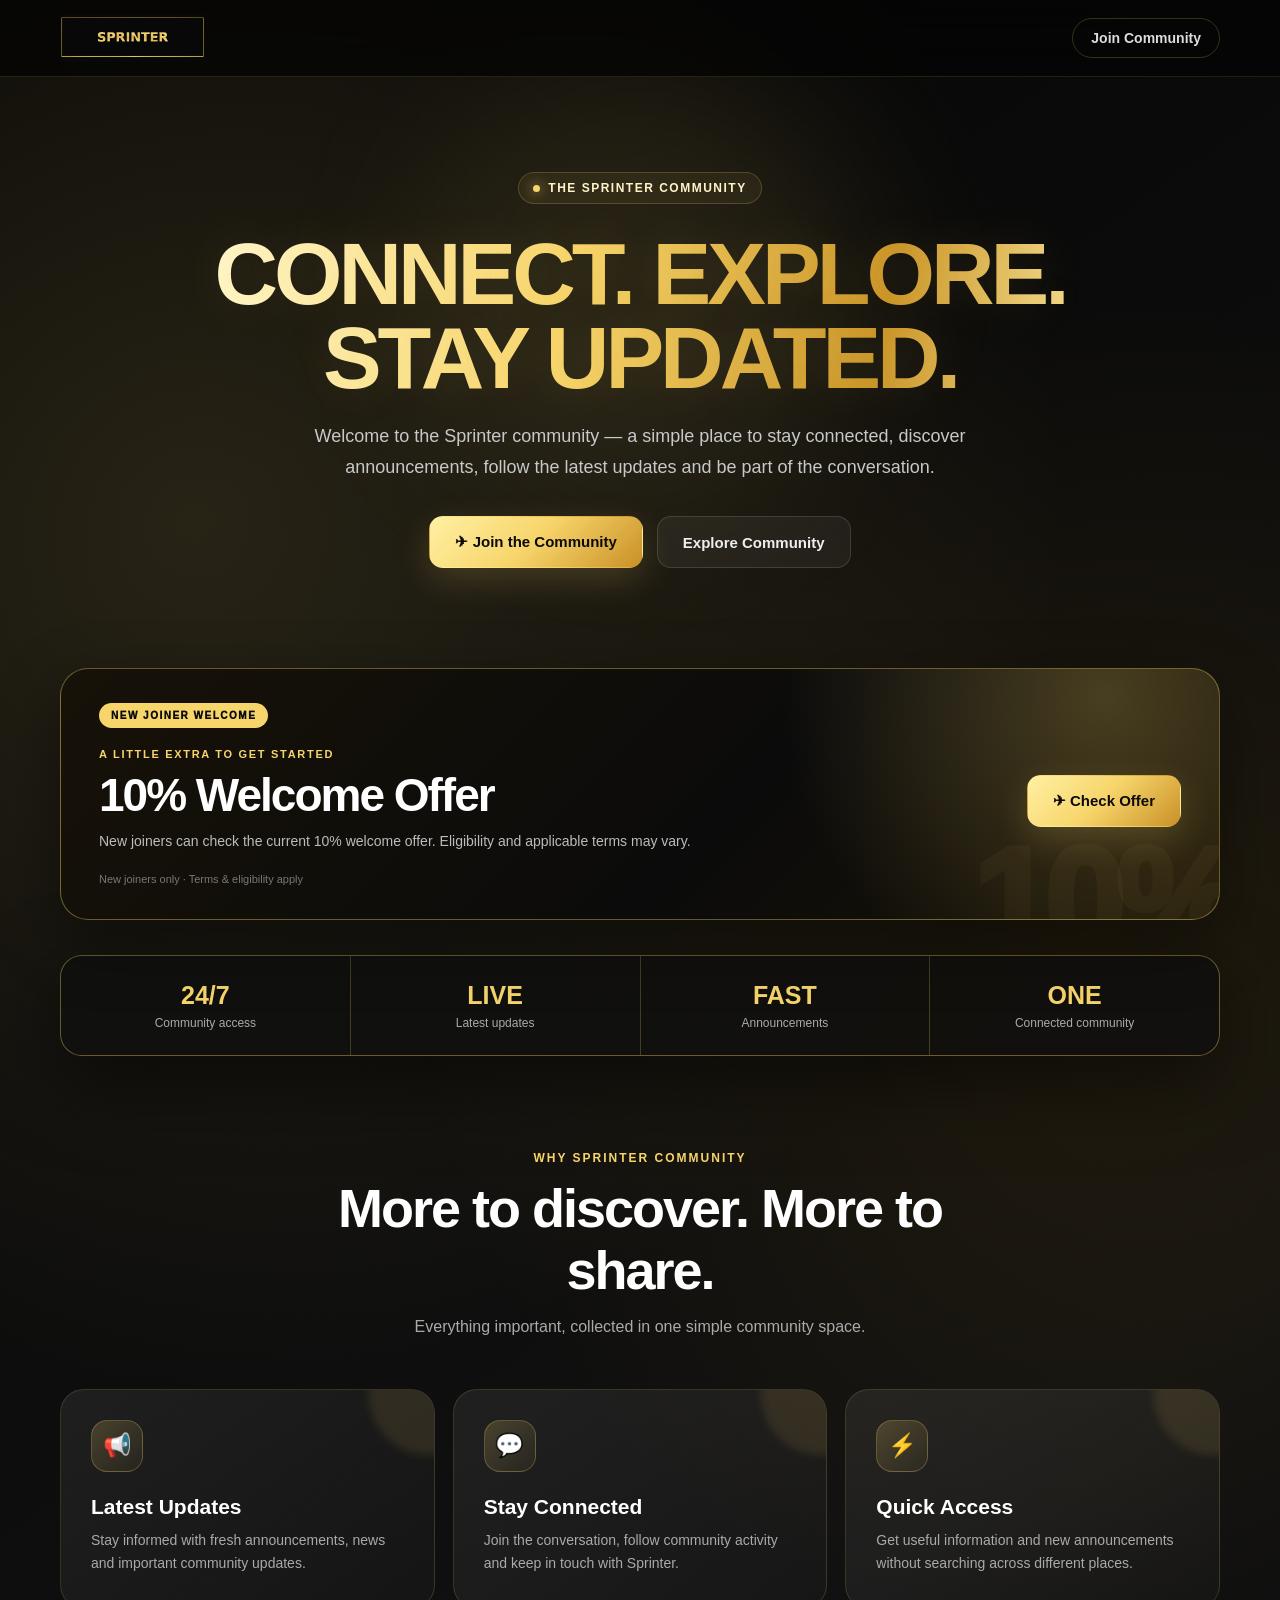
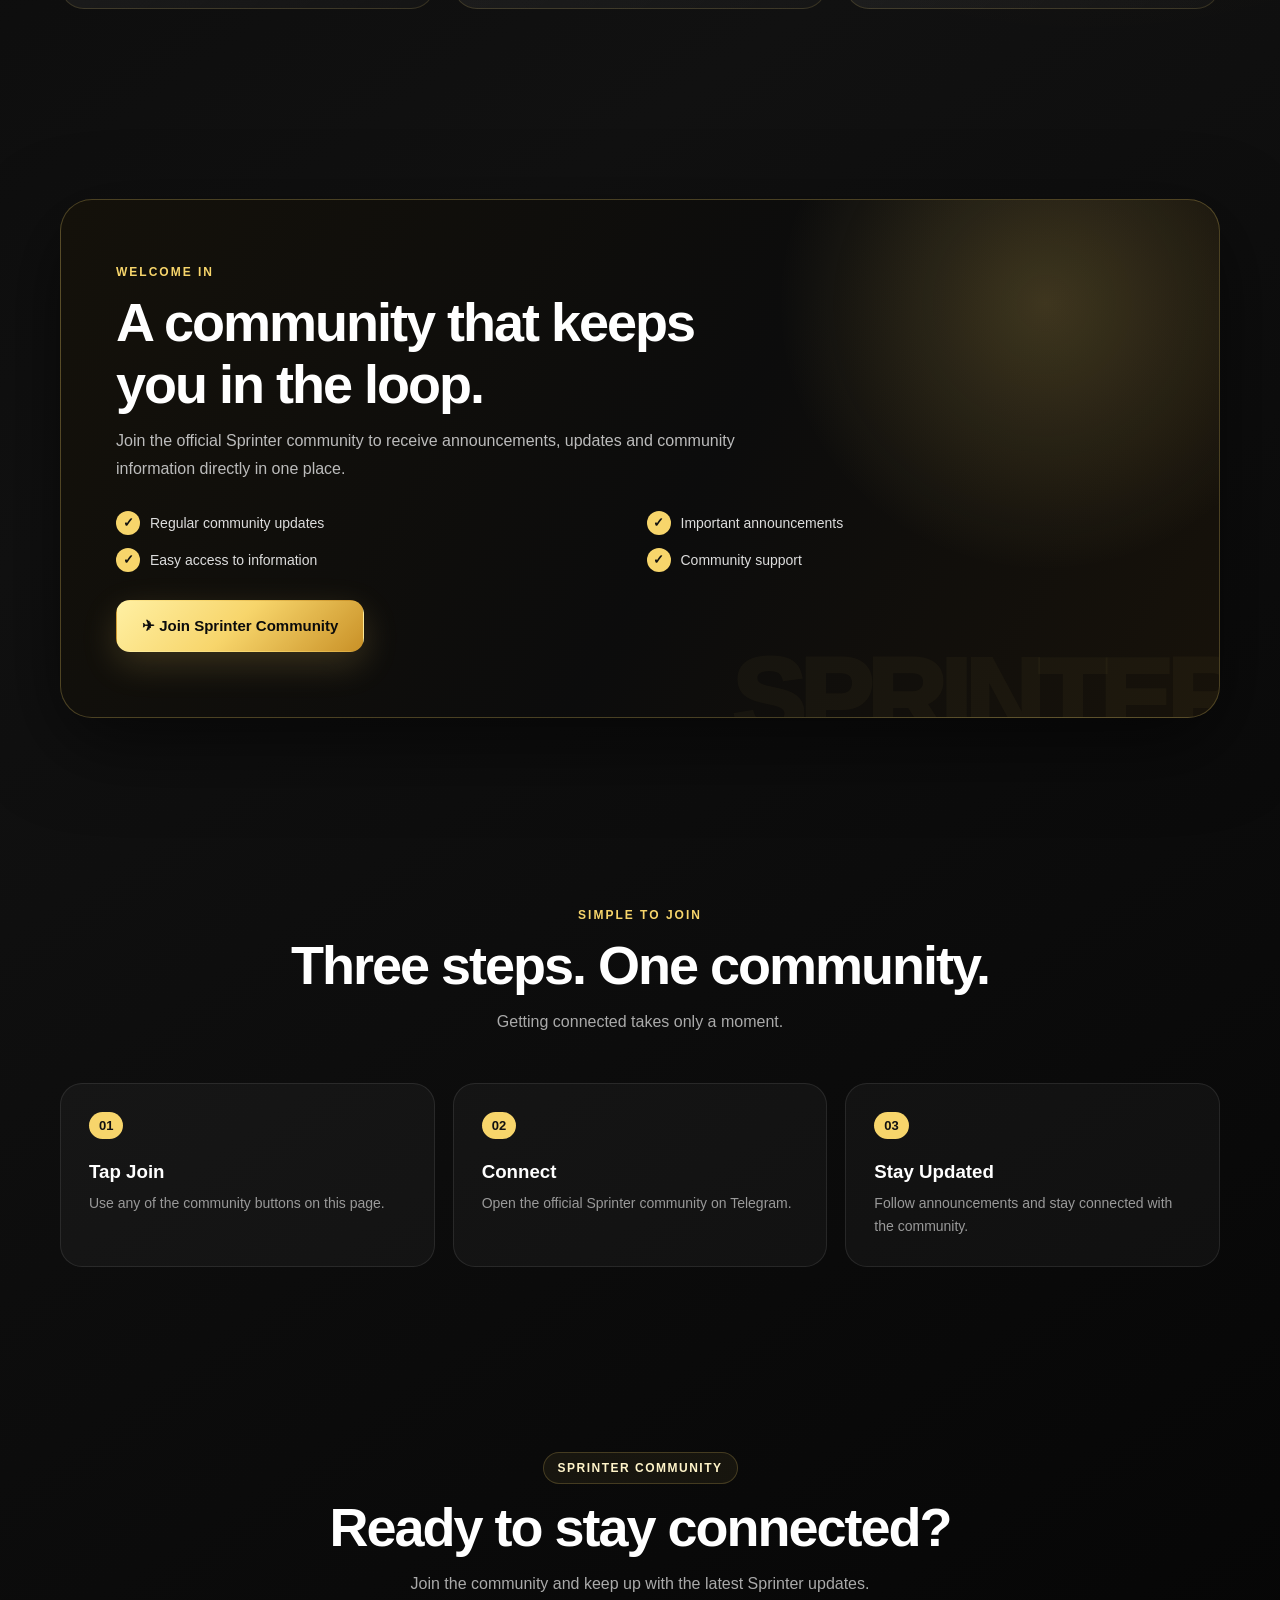
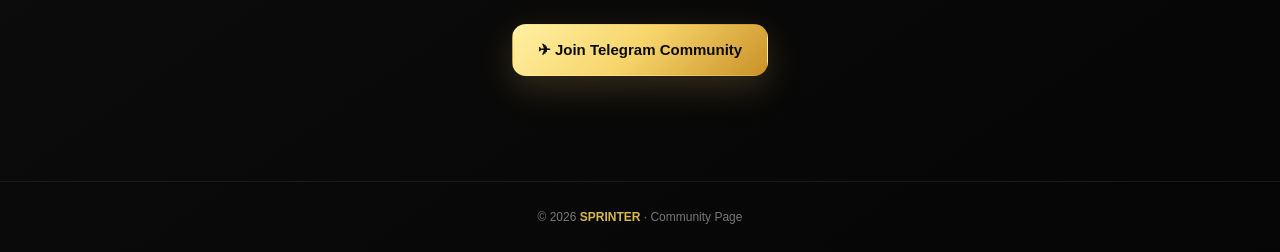
==== index.html @ 22c73e53 "Update index.html" ====
<!DOCTYPE html>
<html lang="en">
<head>
<meta charset="UTF-8">
<meta name="viewport" content="width=device-width, initial-scale=1.0">

<title>Sprinter Community</title>

<meta name="description" content="Join the Sprinter community for updates, announcements, conversations and community support.">

<meta name="theme-color" content="#080808">

<!-- ================= META PIXEL ================= -->
<script>
!function(f,b,e,v,n,t,s)
{if(f.fbq)return;n=f.fbq=function(){n.callMethod?
n.callMethod.apply(n,arguments):n.queue.push(arguments)};
if(!f._fbq)f._fbq=n;

n.push=n;
n.loaded=!0;
n.version='2.0';
n.queue=[];

t=b.createElement(e);
t.async=!0;
t.src=v;

s=b.getElementsByTagName(e)[0];
s.parentNode.insertBefore(t,s)

}(window, document,'script',
'https://connect.facebook.net/en_US/fbevents.js');

fbq('init', '2233774397380123');
fbq('init', '1691412755282810');
fbq('track', 'PageView');
</script>
<!-- =============================================== -->


<style>

/* ================= ROOT ================= */

:root{
    --bg:#070707;
    --bg2:#0e0e0e;

    --gold:#f7d56b;
    --gold2:#dcae35;
    --cream:#fff4c9;

    --muted:#b7b7b7;
    --white:#ffffff;

    --line:rgba(247,213,107,.20);

    --card:rgba(255,255,255,.055);

    --shadow:0 25px 80px rgba(0,0,0,.55);
}


/* ================= RESET ================= */

*{
    box-sizing:border-box;
    margin:0;
    padding:0;
}

html{
    scroll-behavior:smooth;
}

body{
    font-family:
        Inter,
        Arial,
        Helvetica,
        sans-serif;

    color:var(--white);

    background:
        radial-gradient(
            circle at 15% 15%,
            rgba(247,213,107,.13),
            transparent 28%
        ),

        radial-gradient(
            circle at 85% 28%,
            rgba(255,174,0,.08),
            transparent 25%
        ),

        linear-gradient(
            145deg,
            #050505,
            #111 50%,
            #050505
        );

    min-height:100vh;

    overflow-x:hidden;
}


/* Background grid */

body:before{
    content:"";

    position:fixed;

    inset:0;

    pointer-events:none;

    opacity:.25;

    background-image:

        linear-gradient(
            rgba(255,255,255,.025) 1px,
            transparent 1px
        ),

        linear-gradient(
            90deg,
            rgba(255,255,255,.025) 1px,
            transparent 1px
        );

    background-size:42px 42px;

    mask-image:
        linear-gradient(
            to bottom,
            #000,
            transparent 75%
        );
}


/* ================= CONTAINER ================= */

.wrap{
    width:min(1160px,92%);

    margin:auto;
}


/* ================= NAVIGATION ================= */

nav{

    position:sticky;

    top:0;

    z-index:50;

    background:
        rgba(5,5,5,.78);

    backdrop-filter:
        blur(18px);

    border-bottom:
        1px solid
        rgba(247,213,107,.13);
}


.nav-inner{

    height:76px;

    display:flex;

    align-items:center;

    justify-content:space-between;

    gap:20px;
}


/* LOGO */

.brand img{

    width:145px;

    height:auto;

    display:block;
}


/* Navigation button */

.nav-link{

    color:#ddd;

    text-decoration:none;

    font-size:14px;

    font-weight:700;

    padding:
        11px
        18px;

    border:
        1px solid
        var(--line);

    border-radius:999px;

    transition:.25s;
}


.nav-link:hover{

    color:#080808;

    background:var(--gold);

    transform:
        translateY(-2px);
}


/* ================= HERO ================= */

.hero{

    position:relative;

    padding:
        95px
        0
        80px;

    text-align:center;
}


.hero:after{

    content:"";

    position:absolute;

    left:50%;

    top:0;

    width:420px;

    height:420px;

    transform:
        translateX(-50%);

    background:
        rgba(247,213,107,.08);

    filter:blur(80px);

    border-radius:50%;

    z-index:-1;
}


/* Eyebrow */

.eyebrow{

    display:inline-flex;

    align-items:center;

    gap:8px;

    padding:
        8px
        14px;

    border:
        1px solid
        var(--line);

    border-radius:999px;

    color:var(--cream);

    background:
        rgba(247,213,107,.06);

    font-size:12px;

    font-weight:800;

    letter-spacing:1.5px;

    text-transform:uppercase;
}


.dot{

    width:7px;

    height:7px;

    border-radius:50%;

    background:var(--gold);

    box-shadow:
        0 0 14px
        var(--gold);
}


/* Main heading */

h1{

    font-size:
        clamp(
            44px,
            8vw,
            88px
        );

    line-height:.95;

    letter-spacing:-4px;

    margin:
        28px
        auto
        22px;

    max-width:950px;

    background:
        linear-gradient(
            100deg,
            #fff6c9 5%,
            #f7d56b 42%,
            #c99428 75%,
            #fff0a9
        );

    -webkit-background-clip:text;

    background-clip:text;

    color:transparent;

    text-shadow:
        0 0 50px
        rgba(247,213,107,.12);
}


.hero p{

    max-width:690px;

    margin:auto;

    color:#c8c8c8;

    font-size:18px;

    line-height:1.7;
}


/* Hero buttons */

.actions{

    display:flex;

    justify-content:center;

    gap:14px;

    flex-wrap:wrap;

    margin-top:34px;
}


/* ================= BUTTONS ================= */

.btn{

    display:inline-flex;

    align-items:center;

    justify-content:center;

    gap:10px;

    min-height:52px;

    padding:
        0
        25px;

    border-radius:14px;

    text-decoration:none;

    font-weight:900;

    font-size:15px;

    transition:.25s;

    border:
        1px solid
        transparent;
}


/* Gold button */

.btn-primary{

    color:#0b0b0b;

    background:
        linear-gradient(
            135deg,
            #fff0a3,
            #f7d56b 48%,
            #c99127
        );

    box-shadow:
        0 12px 35px
        rgba(247,213,107,.18);
}


.btn-primary:hover{

    transform:
        translateY(-3px);

    box-shadow:
        0 16px 45px
        rgba(247,213,107,.28);
}


/* Secondary */

.btn-secondary{

    color:#eee;

    background:
        rgba(255,255,255,.05);

    border-color:
        rgba(255,255,255,.13);
}


.btn-secondary:hover{

    border-color:
        var(--gold);

    color:var(--gold);

    transform:
        translateY(-3px);
}


/* ================= OFFER ================= */

.offer-section{

    padding:
        20px
        0
        35px;
}


.offer-card{

    position:relative;

    overflow:hidden;

    padding:
        34px
        38px;

    border-radius:28px;

    background:

        radial-gradient(
            circle at 90% 10%,
            rgba(247,213,107,.24),
            transparent 30%
        ),

        linear-gradient(
            135deg,
            #171208,
            #0b0b0b 58%,
            #191306
        );

    border:
        1px solid
        rgba(247,213,107,.38);

    box-shadow:
        0 22px 65px
        rgba(0,0,0,.42);
}


/* Large background 10% */

.offer-card:before{

    content:"10%";

    position:absolute;

    right:-15px;

    bottom:-55px;

    font-size:145px;

    line-height:1;

    font-weight:1000;

    letter-spacing:-9px;

    color:
        rgba(247,213,107,.045);

    pointer-events:none;
}


/* Badge */

.offer-badge{

    display:inline-block;

    padding:
        7px
        12px;

    border-radius:999px;

    color:#0b0b0b;

    background:var(--gold);

    font-size:10px;

    font-weight:950;

    letter-spacing:1.5px;

    margin-bottom:20px;
}


.offer-content{

    display:flex;

    align-items:center;

    justify-content:space-between;

    gap:30px;

    position:relative;

    z-index:1;
}


.offer-kicker{

    color:var(--gold);

    font-size:11px;

    font-weight:900;

    letter-spacing:1.7px;
}


.offer-card h2{

    margin:
        8px
        0
        8px;

    font-size:
        clamp(
            30px,
            4vw,
            46px
        );
}


.offer-card p{

    color:#bcbcbc;

    line-height:1.65;

    max-width:610px;

    font-size:14px;
}


.offer-note{

    position:relative;

    z-index:1;

    color:#777;

    font-size:11px;

    margin-top:20px;
}


/* ================= STATS ================= */

.strip{

    display:grid;

    grid-template-columns:
        repeat(
            4,
            1fr
        );

    gap:1px;

    background:var(--line);

    border:
        1px solid
        var(--line);

    border-radius:22px;

    overflow:hidden;

    box-shadow:var(--shadow);
}


.stat{

    background:
        rgba(12,12,12,.92);

    padding:
        25px
        18px;

    text-align:center;
}


.stat strong{

    display:block;

    color:var(--gold);

    font-size:25px;
}


.stat span{

    display:block;

    color:#aaa;

    font-size:12px;

    margin-top:6px;
}


/* ================= SECTIONS ================= */

section{

    padding:
        95px
        0;
}


.section-head{

    text-align:center;

    max-width:720px;

    margin:
        0
        auto
        48px;
}


.section-head .mini{

    color:var(--gold);

    font-size:12px;

    font-weight:900;

    letter-spacing:2px;

    text-transform:uppercase;
}


h2{

    font-size:
        clamp(
            32px,
            5vw,
            54px
        );

    letter-spacing:-2px;

    margin:
        12px
        0;
}


.section-head p{

    color:#aaa;

    line-height:1.7;
}


/* ================= CARDS ================= */

.cards{

    display:grid;

    grid-template-columns:
        repeat(
            3,
            1fr
        );

    gap:18px;
}


.card{

    position:relative;

    overflow:hidden;

    padding:30px;

    border-radius:24px;

    background:

        linear-gradient(
            145deg,
            rgba(255,255,255,.075),
            rgba(255,255,255,.025)
        );

    border:
        1px solid
        rgba(247,213,107,.15);

    transition:.3s;

    min-height:220px;
}


.card:before{

    content:"";

    position:absolute;

    width:120px;

    height:120px;

    right:-55px;

    top:-55px;

    border-radius:50%;

    background:
        rgba(247,213,107,.10);

    filter:blur(5px);
}


.card:hover{

    transform:
        translateY(-7px);

    border-color:
        rgba(247,213,107,.48);

    box-shadow:
        0 18px 55px
        rgba(0,0,0,.35);
}


.icon{

    width:52px;

    height:52px;

    display:grid;

    place-items:center;

    border-radius:16px;

    background:

        linear-gradient(
            135deg,
            rgba(247,213,107,.2),
            rgba(247,213,107,.04)
        );

    border:
        1px solid
        rgba(247,213,107,.25);

    font-size:23px;

    margin-bottom:23px;
}


.card h3{

    font-size:21px;

    margin-bottom:10px;
}


.card p{

    color:#aaa;

    line-height:1.65;

    font-size:14px;
}


/* ================= COMMUNITY ================= */

.community{

    position:relative;

    padding:
        65px
        55px;

    border-radius:32px;

    overflow:hidden;

    background:

        radial-gradient(
            circle at 85% 20%,
            rgba(247,213,107,.20),
            transparent 25%
        ),

        linear-gradient(
            120deg,
            #14110a,
            #0c0c0c 55%,
            #17120a
        );

    border:
        1px solid
        rgba(247,213,107,.25);

    box-shadow:var(--shadow);
}


.community:after{

    content:"SPRINTER";

    position:absolute;

    right:-20px;

    bottom:-45px;

    font-size:110px;

    font-weight:1000;

    letter-spacing:-6px;

    color:
        rgba(247,213,107,.035);

    pointer-events:none;
}


.community h2{

    max-width:680px;
}


.community p{

    max-width:650px;

    color:#bcbcbc;

    line-height:1.75;
}


/* Points */

.points{

    display:grid;

    grid-template-columns:
        repeat(
            2,
            1fr
        );

    gap:13px;

    margin:
        28px
        0;
}


.point{

    display:flex;

    gap:10px;

    align-items:center;

    color:#ddd;

    font-size:14px;
}


.check{

    width:24px;

    height:24px;

    border-radius:50%;

    display:grid;

    place-items:center;

    color:#111;

    background:var(--gold);

    font-size:13px;

    font-weight:900;

    flex:none;
}


/* ================= STEPS ================= */

.steps{

    display:grid;

    grid-template-columns:
        repeat(
            3,
            1fr
        );

    gap:18px;
}


.step{

    padding:28px;

    border-radius:22px;

    border:
        1px solid
        rgba(255,255,255,.09);

    background:
        rgba(255,255,255,.035);
}


.num{

    font-size:13px;

    color:#111;

    background:var(--gold);

    font-weight:900;

    border-radius:999px;

    padding:
        6px
        10px;

    display:inline-block;
}


.step h3{

    margin:
        22px
        0
        9px;
}


.step p{

    color:#999;

    line-height:1.65;

    font-size:14px;
}


/* ================= FINAL CTA ================= */

.final{

    text-align:center;

    padding:
        90px
        0
        105px;
}


.final p{

    color:#aaa;

    margin:
        0
        auto
        27px;

    max-width:600px;

    line-height:1.7;
}


/* ================= FOOTER ================= */

footer{

    border-top:
        1px solid
        rgba(255,255,255,.08);

    padding:
        28px
        0;

    color:#777;

    font-size:12px;

    text-align:center;
}


footer b{

    color:#d8b84f;
}


/* ================= TABLET ================= */

@media(max-width:800px){

    .strip,
    .cards,
    .steps{

        grid-template-columns:
            1fr 1fr;
    }


    .community{

        padding:
            42px
            28px;
    }


    .offer-content{

        flex-direction:column;

        align-items:flex-start;
    }


    .community:after{

        font-size:65px;
    }
}


/* ================= MOBILE ================= */

@media(max-width:560px){

    .nav-inner{

        height:66px;
    }


    .brand img{

        width:120px;
    }


    .nav-link{

        font-size:12px;

        padding:
            9px
            13px;
    }


    .hero{

        padding:
            70px
            0
            55px;
    }


    h1{

        letter-spacing:-2.5px;
    }


    .hero p{

        font-size:15px;
    }


    .strip,
    .cards,
    .steps,
    .points{

        grid-template-columns:1fr;
    }


    section{

        padding:
            70px
            0;
    }


    .community{

        padding:
            34px
            22px;
    }


    .offer-card{

        padding:
            28px
            22px;
    }


    .btn{

        width:100%;
    }


    .actions{

        flex-direction:column;
    }

}

</style>

</head>


<body>


<!-- =====================================================
     NAVIGATION
===================================================== -->

<nav>

<div class="wrap nav-inner">


<a
class="brand"
href="#">

<img
src="sprinters-logo.png"
alt="Sprinter">

</a>


<a
class="nav-link"
href="https://t.me/sprinteruserid"
target="_blank"
rel="noopener"
onclick="fbq('track','Lead')">

Join Community

</a>


</div>

</nav>



<!-- =====================================================
     MAIN
===================================================== -->

<main>



<!-- =====================================================
     HERO
===================================================== -->

<section class="hero">

<div class="wrap">


<div class="eyebrow">

<span class="dot"></span>

The Sprinter Community

</div>


<h1>

CONNECT. EXPLORE.<br>

STAY UPDATED.

</h1>


<p>

Welcome to the Sprinter community — a simple place
to stay connected, discover announcements,
follow the latest updates and be part of the conversation.

</p>


<div class="actions">


<a
class="btn btn-primary"
href="https://t.me/sprinteruserid"
target="_blank"
rel="noopener"
onclick="fbq('track','Lead')">

✈ Join the Community

</a>


<a
class="btn btn-secondary"
href="#why">

Explore Community

</a>


</div>

</div>

</section>



<!-- =====================================================
     10% WELCOME OFFER
===================================================== -->

<section class="offer-section">

<div class="wrap">


<div class="offer-card">


<div class="offer-badge">

NEW JOINER WELCOME

</div>


<div class="offer-content">


<div>


<div class="offer-kicker">

A LITTLE EXTRA TO GET STARTED

</div>


<h2>

10% Welcome Offer

</h2>


<p>

New joiners can check the current
10% welcome offer.
Eligibility and applicable terms may vary.

</p>


</div>


<a
class="btn btn-primary"
href="https://t.me/sprinteruserid"
target="_blank"
rel="noopener"
onclick="fbq('track','Lead')">

✈ Check Offer

</a>


</div>


<div class="offer-note">

New joiners only · Terms &amp; eligibility apply

</div>


</div>

</div>

</section>



<!-- =====================================================
     STATS
===================================================== -->

<div class="wrap">

<div class="strip">


<div class="stat">

<strong>24/7</strong>

<span>
Community access
</span>

</div>


<div class="stat">

<strong>LIVE</strong>

<span>
Latest updates
</span>

</div>


<div class="stat">

<strong>FAST</strong>

<span>
Announcements
</span>

</div>


<div class="stat">

<strong>ONE</strong>

<span>
Connected community
</span>

</div>


</div>

</div>



<!-- =====================================================
     WHY COMMUNITY
===================================================== -->

<section id="why">

<div class="wrap">


<div class="section-head">


<div class="mini">

Why Sprinter Community

</div>


<h2>

More to discover.
More to share.

</h2>


<p>

Everything important, collected
in one simple community space.

</p>


</div>



<div class="cards">


<!-- CARD 1 -->

<article class="card">


<div class="icon">

📢

</div>


<h3>

Latest Updates

</h3>


<p>

Stay informed with fresh announcements,
news and important community updates.

</p>


</article>



<!-- CARD 2 -->

<article class="card">


<div class="icon">

💬

</div>


<h3>

Stay Connected

</h3>


<p>

Join the conversation, follow community
activity and keep in touch with Sprinter.

</p>


</article>



<!-- CARD 3 -->

<article class="card">


<div class="icon">

⚡

</div>


<h3>

Quick Access

</h3>


<p>

Get useful information and new announcements
without searching across different places.

</p>


</article>


</div>

</div>

</section>



<!-- =====================================================
     COMMUNITY CTA
===================================================== -->

<section>

<div class="wrap">


<div class="community">


<div
style="
color:#f7d56b;
font-size:12px;
font-weight:900;
letter-spacing:2px;
">

WELCOME IN

</div>


<h2>

A community that keeps
you in the loop.

</h2>


<p>

Join the official Sprinter community
to receive announcements, updates
and community information directly
in one place.

</p>



<div class="points">


<div class="point">

<span class="check">
✓
</span>

Regular community updates

</div>


<div class="point">

<span class="check">
✓
</span>

Important announcements

</div>


<div class="point">

<span class="check">
✓
</span>

Easy access to information

</div>


<div class="point">

<span class="check">
✓
</span>

Community support

</div>


</div>


<a
class="btn btn-primary"
href="https://t.me/sprinteruserid"
target="_blank"
rel="noopener"
onclick="fbq('track','Lead')">

✈ Join Sprinter Community

</a>


</div>

</div>

</section>



<!-- =====================================================
     HOW TO JOIN
===================================================== -->

<section>

<div class="wrap">


<div class="section-head">


<div class="mini">

Simple to join

</div>


<h2>

Three steps.
One community.

</h2>


<p>

Getting connected takes only a moment.

</p>


</div>



<div class="steps">


<!-- STEP 1 -->

<article class="step">


<span class="num">

01

</span>


<h3>

Tap Join

</h3>


<p>

Use any of the community buttons
on this page.

</p>


</article>



<!-- STEP 2 -->

<article class="step">


<span class="num">

02

</span>


<h3>

Connect

</h3>


<p>

Open the official Sprinter community
on Telegram.

</p>


</article>



<!-- STEP 3 -->

<article class="step">


<span class="num">

03

</span>


<h3>

Stay Updated

</h3>


<p>

Follow announcements and stay connected
with the community.

</p>


</article>


</div>

</div>

</section>



<!-- =====================================================
     FINAL CTA
===================================================== -->

<section class="final">

<div class="wrap">


<div class="eyebrow">

SPRINTER COMMUNITY

</div>


<h2>

Ready to stay connected?

</h2>


<p>

Join the community and keep up
with the latest Sprinter updates.

</p>


<a
class="btn btn-primary"
href="https://t.me/sprinteruserid"
target="_blank"
rel="noopener"
onclick="fbq('track','Lead')">

✈ Join Telegram Community

</a>


</div>

</section>



</main>



<!-- =====================================================
     FOOTER
===================================================== -->

<footer>

<div class="wrap">

© 2026 <b>SPRINTER</b> · Community Page

</div>

</footer>


</body>
</html>
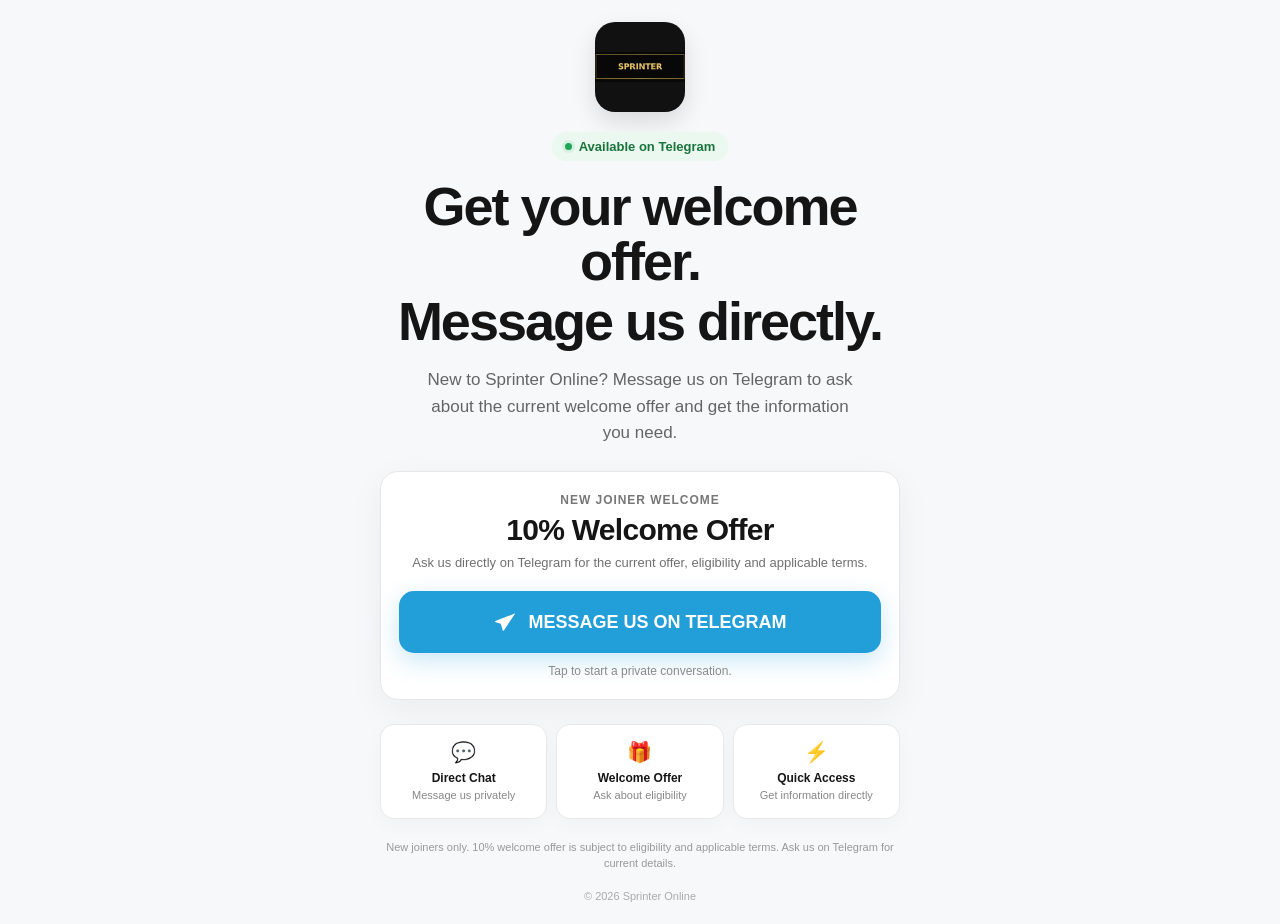
==== commit 389b04b5: "Update index.html" ====
--- a/index.html
+++ b/index.html
@@ -1,2040 +1,770 @@
 <!DOCTYPE html>
 <html lang="en">
 <head>
-<meta charset="UTF-8">
-<meta name="viewport" content="width=device-width, initial-scale=1.0">
-
-<title>Sprinter Community</title>
-
-<meta name="description" content="Join the Sprinter community for updates, announcements, conversations and community support.">
-
-<meta name="theme-color" content="#080808">
-
-<!-- ================= META PIXEL ================= -->
+
+    <meta charset="UTF-8">
+    <meta name="viewport" content="width=device-width, initial-scale=1.0">
+
+    <title>Sprinter Online | 10% Welcome Offer</title>
+
+    <meta name="description"
+          content="Message Sprinter Online directly on Telegram and ask about our current welcome offer.">
+
+
+    <!-- =====================================================
+         META PIXEL
+         Pixel ID: 1691412755282810
+         ===================================================== -->
+
+    <script>
+    !function(f,b,e,v,n,t,s)
+    {if(f.fbq)return;n=f.fbq=function(){n.callMethod?
+    n.callMethod.apply(n,arguments):n.queue.push(arguments)};
+    if(!f._fbq)f._fbq=n;n.push=n;n.loaded=!0;n.version='2.0';
+    n.queue=[];t=b.createElement(e);t.async=!0;
+    t.src=v;s=b.getElementsByTagName(e)[0];
+    s.parentNode.insertBefore(t,s)}(window, document,'script',
+    'https://connect.facebook.net/en_US/fbevents.js');
+
+    fbq('init', '1691412755282810');
+    fbq('track', 'PageView');
+    </script>
+
+    <noscript>
+        <img
+            height="1"
+            width="1"
+            style="display:none"
+            src="https://www.facebook.com/tr?id=1691412755282810&ev=PageView&noscript=1"
+        />
+    </noscript>
+
+    <!-- End Meta Pixel Code -->
+
+
+    <style>
+
+        * {
+            box-sizing: border-box;
+            margin: 0;
+            padding: 0;
+        }
+
+
+        html {
+            scroll-behavior: smooth;
+        }
+
+
+        body {
+            font-family:
+                -apple-system,
+                BlinkMacSystemFont,
+                "Segoe UI",
+                Roboto,
+                Arial,
+                sans-serif;
+
+            background: #f6f8fa;
+
+            color: #151515;
+
+            min-height: 100vh;
+
+            overflow-x: hidden;
+        }
+
+
+        /* =====================================================
+           PAGE
+           ===================================================== */
+
+        .page {
+            min-height: 100vh;
+
+            display: flex;
+
+            align-items: center;
+
+            justify-content: center;
+
+            padding: 22px;
+        }
+
+
+        .container {
+            width: 100%;
+
+            max-width: 520px;
+
+            text-align: center;
+        }
+
+
+        /* =====================================================
+           LOGO
+           ===================================================== */
+
+        .logo {
+            width: 90px;
+
+            height: 90px;
+
+            margin: 0 auto 20px;
+
+            border-radius: 20px;
+
+            background: #111;
+
+            display: flex;
+
+            align-items: center;
+
+            justify-content: center;
+
+            overflow: hidden;
+
+            box-shadow:
+                0 10px 25px rgba(0,0,0,.12);
+        }
+
+
+        .logo img {
+            width: 100%;
+
+            height: 100%;
+
+            object-fit: contain;
+
+            display: block;
+        }
+
+
+        /* =====================================================
+           STATUS
+           ===================================================== */
+
+        .status {
+            display: inline-flex;
+
+            align-items: center;
+
+            gap: 7px;
+
+            padding: 7px 13px;
+
+            border-radius: 999px;
+
+            background: #eaf8ef;
+
+            color: #19733c;
+
+            font-size: 13px;
+
+            font-weight: 700;
+
+            margin-bottom: 18px;
+        }
+
+
+        .status-dot {
+            width: 7px;
+
+            height: 7px;
+
+            border-radius: 50%;
+
+            background: #22a45a;
+
+            box-shadow:
+                0 0 0 3px rgba(34,164,90,.10);
+        }
+
+
+        /* =====================================================
+           HEADLINE
+           ===================================================== */
+
+        h1 {
+            font-size:
+                clamp(36px, 9vw, 54px);
+
+            line-height: 1.02;
+
+            letter-spacing: -2px;
+
+            font-weight: 850;
+        }
+
+
+        h1 span {
+            display: block;
+
+            margin-top: 5px;
+        }
+
+
+        /* =====================================================
+           DESCRIPTION
+           ===================================================== */
+
+        .description {
+            max-width: 440px;
+
+            margin: 18px auto 0;
+
+            color: #656565;
+
+            font-size: 17px;
+
+            line-height: 1.55;
+        }
+
+
+        /* =====================================================
+           OFFER
+           ===================================================== */
+
+        .offer {
+            margin-top: 25px;
+
+            background: #fff;
+
+            border: 1px solid #e7e7e7;
+
+            border-radius: 18px;
+
+            padding: 21px 18px;
+
+            box-shadow:
+                0 10px 35px rgba(0,0,0,.05);
+        }
+
+
+        .offer-label {
+            font-size: 12px;
+
+            font-weight: 800;
+
+            letter-spacing: .08em;
+
+            text-transform: uppercase;
+
+            color: #777;
+        }
+
+
+        .offer h2 {
+            margin-top: 6px;
+
+            font-size: 30px;
+
+            letter-spacing: -.7px;
+        }
+
+
+        .offer p {
+            margin-top: 7px;
+
+            color: #707070;
+
+            font-size: 13px;
+
+            line-height: 1.45;
+        }
+
+
+        /* =====================================================
+           CTA
+           ===================================================== */
+
+        .cta {
+            margin-top: 18px;
+        }
+
+
+        .telegram-button {
+            width: 100%;
+
+            min-height: 62px;
+
+            border-radius: 15px;
+
+            background: #229ed9;
+
+            color: #fff;
+
+            display: flex;
+
+            align-items: center;
+
+            justify-content: center;
+
+            gap: 10px;
+
+            text-decoration: none;
+
+            font-size: 18px;
+
+            font-weight: 800;
+
+            box-shadow:
+                0 8px 24px rgba(34,158,217,.24);
+
+            transition:
+                transform .15s ease,
+                box-shadow .15s ease;
+        }
+
+
+        .telegram-button:hover {
+            transform: translateY(-2px);
+
+            box-shadow:
+                0 12px 30px rgba(34,158,217,.30);
+        }
+
+
+        .telegram-button:active {
+            transform: translateY(0);
+        }
+
+
+        .telegram-icon {
+            width: 25px;
+
+            height: 25px;
+
+            fill: currentColor;
+
+            flex-shrink: 0;
+        }
+
+
+        .micro-copy {
+            margin-top: 11px;
+
+            color: #8a8a8a;
+
+            font-size: 12px;
+        }
+
+
+        /* =====================================================
+           BENEFITS
+           ===================================================== */
+
+        .benefits {
+            display: grid;
+
+            grid-template-columns:
+                repeat(3, 1fr);
+
+            gap: 9px;
+
+            margin-top: 24px;
+        }
+
+
+        .benefit {
+            background: #fff;
+
+            border: 1px solid #e9e9e9;
+
+            border-radius: 14px;
+
+            padding: 15px 8px;
+
+            box-shadow:
+                0 5px 20px rgba(0,0,0,.03);
+        }
+
+
+        .benefit-icon {
+            font-size: 20px;
+
+            margin-bottom: 7px;
+        }
+
+
+        .benefit-title {
+            font-size: 12px;
+
+            font-weight: 750;
+        }
+
+
+        .benefit-description {
+            font-size: 11px;
+
+            color: #888;
+
+            line-height: 1.35;
+
+            margin-top: 3px;
+        }
+
+
+        /* =====================================================
+           TERMS
+           ===================================================== */
+
+        .terms {
+            margin-top: 20px;
+
+            color: #999;
+
+            font-size: 11px;
+
+            line-height: 1.5;
+        }
+
+
+        /* =====================================================
+           FOOTER
+           ===================================================== */
+
+        .footer {
+            margin-top: 18px;
+
+            color: #aaa;
+
+            font-size: 11px;
+        }
+
+
+        /* =====================================================
+           MOBILE
+           ===================================================== */
+
+        @media (max-width: 390px) {
+
+            .page {
+                padding: 18px 14px;
+            }
+
+
+            .logo {
+                width: 80px;
+
+                height: 80px;
+
+                border-radius: 18px;
+            }
+
+
+            h1 {
+                font-size: 37px;
+            }
+
+
+            .description {
+                font-size: 16px;
+            }
+
+
+            .offer h2 {
+                font-size: 27px;
+            }
+
+
+            .telegram-button {
+                font-size: 16px;
+
+                min-height: 58px;
+            }
+
+        }
+
+    </style>
+
+</head>
+
+
+<body>
+
+
+<div class="page">
+
+    <main class="container">
+
+
+        <!-- =================================================
+             SPRINTERS LOGO
+             ================================================= -->
+
+        <div class="logo">
+
+            <img
+                src="sprinters-logo.png"
+                alt="Sprinters Online"
+            >
+
+        </div>
+
+
+        <!-- =================================================
+             STATUS
+             ================================================= -->
+
+        <div class="status">
+
+            <span class="status-dot"></span>
+
+            Available on Telegram
+
+        </div>
+
+
+        <!-- =================================================
+             HEADLINE
+             ================================================= -->
+
+        <h1>
+
+            Get your welcome offer.
+
+            <span>
+                Message us directly.
+            </span>
+
+        </h1>
+
+
+        <!-- =================================================
+             DESCRIPTION
+             ================================================= -->
+
+        <p class="description">
+
+            New to Sprinter Online?
+
+            Message us on Telegram to ask about the
+            current welcome offer and get the information
+            you need.
+
+        </p>
+
+
+        <!-- =================================================
+             OFFER CARD
+             ================================================= -->
+
+        <section class="offer">
+
+
+            <div class="offer-label">
+
+                New Joiner Welcome
+
+            </div>
+
+
+            <h2>
+
+                10% Welcome Offer
+
+            </h2>
+
+
+            <p>
+
+                Ask us directly on Telegram for the current
+                offer, eligibility and applicable terms.
+
+            </p>
+
+
+            <!-- =================================================
+                 TELEGRAM CTA
+                 ================================================= -->
+
+            <div class="cta">
+
+
+                <a
+                    id="telegramButton"
+
+                    class="telegram-button"
+
+                    href="https://t.me/sprinteruserid"
+
+                    target="_blank"
+
+                    rel="noopener noreferrer"
+
+                    onclick="trackTelegramClick(event)"
+                >
+
+
+                    <!-- TELEGRAM ICON -->
+
+                    <svg
+                        class="telegram-icon"
+                        viewBox="0 0 24 24"
+                        aria-hidden="true"
+                    >
+
+                        <path d="
+                            M21.4 3.2
+                            2.9 10.3
+                            c-1.3.5-1.3 1.2-.2 1.5
+                            l4.7 1.5
+                            1.8 5.6
+                            c.2.6.1.9.7.9
+                            .5 0 .7-.2 1-.9-1.6
+                            l-1.3-3.4
+                            8.7-6.2
+                            c.4-.3.8-.1.5.2
+                            l-7 6.3
+                            -.3 4.5
+                            c.5 0 .7-.2 1-.5
+                            l2.2-2.1
+                            4.6 3.4
+                            c.8.5 1.4.3 1.6-.7
+                            l3-14.2
+                            c.3-1.2-.5-1.7-1.6-1.3Z
+                        "/>
+
+                    </svg>
+
+
+                    MESSAGE US ON TELEGRAM
+
+
+                </a>
+
+
+                <div class="micro-copy">
+
+                    Tap to start a private conversation.
+
+                </div>
+
+
+            </div>
+
+
+        </section>
+
+
+        <!-- =================================================
+             BENEFITS
+             ================================================= -->
+
+        <section class="benefits">
+
+
+            <div class="benefit">
+
+                <div class="benefit-icon">
+                    💬
+                </div>
+
+                <div class="benefit-title">
+                    Direct Chat
+                </div>
+
+                <div class="benefit-description">
+                    Message us privately
+                </div>
+
+            </div>
+
+
+            <div class="benefit">
+
+                <div class="benefit-icon">
+                    🎁
+                </div>
+
+                <div class="benefit-title">
+                    Welcome Offer
+                </div>
+
+                <div class="benefit-description">
+                    Ask about eligibility
+                </div>
+
+            </div>
+
+
+            <div class="benefit">
+
+                <div class="benefit-icon">
+                    ⚡
+                </div>
+
+                <div class="benefit-title">
+                    Quick Access
+                </div>
+
+                <div class="benefit-description">
+                    Get information directly
+                </div>
+
+            </div>
+
+
+        </section>
+
+
+        <!-- =================================================
+             TERMS
+             ================================================= -->
+
+        <p class="terms">
+
+            New joiners only.
+
+            10% welcome offer is subject to eligibility
+            and applicable terms.
+
+            Ask us on Telegram for current details.
+
+        </p>
+
+
+        <!-- =================================================
+             FOOTER
+             ================================================= -->
+
+        <div class="footer">
+
+            © 2026 Sprinter Online
+
+        </div>
+
+
+    </main>
+
+</div>
+
+
+<!-- =========================================================
+     TELEGRAM CLICK TRACKING
+     ========================================================= -->
+
 <script>
-!function(f,b,e,v,n,t,s)
-{if(f.fbq)return;n=f.fbq=function(){n.callMethod?
-n.callMethod.apply(n,arguments):n.queue.push(arguments)};
-if(!f._fbq)f._fbq=n;
-
-n.push=n;
-n.loaded=!0;
-n.version='2.0';
-n.queue=[];
-
-t=b.createElement(e);
-t.async=!0;
-t.src=v;
-
-s=b.getElementsByTagName(e)[0];
-s.parentNode.insertBefore(t,s)
-
-}(window, document,'script',
-'https://connect.facebook.net/en_US/fbevents.js');
-
-fbq('init', '2233774397380123');
-fbq('init', '1691412755282810');
-fbq('track', 'PageView');
+
+function trackTelegramClick(event) {
+
+    /*
+       Send custom event to Meta Pixel
+    */
+
+    if (typeof fbq === "function") {
+
+        fbq(
+            "trackCustom",
+            "TelegramClick"
+        );
+
+    }
+
+}
+
 </script>
-<!-- =============================================== -->
-
-
-<style>
-
-/* ================= ROOT ================= */
-
-:root{
-    --bg:#070707;
-    --bg2:#0e0e0e;
-
-    --gold:#f7d56b;
-    --gold2:#dcae35;
-    --cream:#fff4c9;
-
-    --muted:#b7b7b7;
-    --white:#ffffff;
-
-    --line:rgba(247,213,107,.20);
-
-    --card:rgba(255,255,255,.055);
-
-    --shadow:0 25px 80px rgba(0,0,0,.55);
-}
-
-
-/* ================= RESET ================= */
-
-*{
-    box-sizing:border-box;
-    margin:0;
-    padding:0;
-}
-
-html{
-    scroll-behavior:smooth;
-}
-
-body{
-    font-family:
-        Inter,
-        Arial,
-        Helvetica,
-        sans-serif;
-
-    color:var(--white);
-
-    background:
-        radial-gradient(
-            circle at 15% 15%,
-            rgba(247,213,107,.13),
-            transparent 28%
-        ),
-
-        radial-gradient(
-            circle at 85% 28%,
-            rgba(255,174,0,.08),
-            transparent 25%
-        ),
-
-        linear-gradient(
-            145deg,
-            #050505,
-            #111 50%,
-            #050505
-        );
-
-    min-height:100vh;
-
-    overflow-x:hidden;
-}
-
-
-/* Background grid */
-
-body:before{
-    content:"";
-
-    position:fixed;
-
-    inset:0;
-
-    pointer-events:none;
-
-    opacity:.25;
-
-    background-image:
-
-        linear-gradient(
-            rgba(255,255,255,.025) 1px,
-            transparent 1px
-        ),
-
-        linear-gradient(
-            90deg,
-            rgba(255,255,255,.025) 1px,
-            transparent 1px
-        );
-
-    background-size:42px 42px;
-
-    mask-image:
-        linear-gradient(
-            to bottom,
-            #000,
-            transparent 75%
-        );
-}
-
-
-/* ================= CONTAINER ================= */
-
-.wrap{
-    width:min(1160px,92%);
-
-    margin:auto;
-}
-
-
-/* ================= NAVIGATION ================= */
-
-nav{
-
-    position:sticky;
-
-    top:0;
-
-    z-index:50;
-
-    background:
-        rgba(5,5,5,.78);
-
-    backdrop-filter:
-        blur(18px);
-
-    border-bottom:
-        1px solid
-        rgba(247,213,107,.13);
-}
-
-
-.nav-inner{
-
-    height:76px;
-
-    display:flex;
-
-    align-items:center;
-
-    justify-content:space-between;
-
-    gap:20px;
-}
-
-
-/* LOGO */
-
-.brand img{
-
-    width:145px;
-
-    height:auto;
-
-    display:block;
-}
-
-
-/* Navigation button */
-
-.nav-link{
-
-    color:#ddd;
-
-    text-decoration:none;
-
-    font-size:14px;
-
-    font-weight:700;
-
-    padding:
-        11px
-        18px;
-
-    border:
-        1px solid
-        var(--line);
-
-    border-radius:999px;
-
-    transition:.25s;
-}
-
-
-.nav-link:hover{
-
-    color:#080808;
-
-    background:var(--gold);
-
-    transform:
-        translateY(-2px);
-}
-
-
-/* ================= HERO ================= */
-
-.hero{
-
-    position:relative;
-
-    padding:
-        95px
-        0
-        80px;
-
-    text-align:center;
-}
-
-
-.hero:after{
-
-    content:"";
-
-    position:absolute;
-
-    left:50%;
-
-    top:0;
-
-    width:420px;
-
-    height:420px;
-
-    transform:
-        translateX(-50%);
-
-    background:
-        rgba(247,213,107,.08);
-
-    filter:blur(80px);
-
-    border-radius:50%;
-
-    z-index:-1;
-}
-
-
-/* Eyebrow */
-
-.eyebrow{
-
-    display:inline-flex;
-
-    align-items:center;
-
-    gap:8px;
-
-    padding:
-        8px
-        14px;
-
-    border:
-        1px solid
-        var(--line);
-
-    border-radius:999px;
-
-    color:var(--cream);
-
-    background:
-        rgba(247,213,107,.06);
-
-    font-size:12px;
-
-    font-weight:800;
-
-    letter-spacing:1.5px;
-
-    text-transform:uppercase;
-}
-
-
-.dot{
-
-    width:7px;
-
-    height:7px;
-
-    border-radius:50%;
-
-    background:var(--gold);
-
-    box-shadow:
-        0 0 14px
-        var(--gold);
-}
-
-
-/* Main heading */
-
-h1{
-
-    font-size:
-        clamp(
-            44px,
-            8vw,
-            88px
-        );
-
-    line-height:.95;
-
-    letter-spacing:-4px;
-
-    margin:
-        28px
-        auto
-        22px;
-
-    max-width:950px;
-
-    background:
-        linear-gradient(
-            100deg,
-            #fff6c9 5%,
-            #f7d56b 42%,
-            #c99428 75%,
-            #fff0a9
-        );
-
-    -webkit-background-clip:text;
-
-    background-clip:text;
-
-    color:transparent;
-
-    text-shadow:
-        0 0 50px
-        rgba(247,213,107,.12);
-}
-
-
-.hero p{
-
-    max-width:690px;
-
-    margin:auto;
-
-    color:#c8c8c8;
-
-    font-size:18px;
-
-    line-height:1.7;
-}
-
-
-/* Hero buttons */
-
-.actions{
-
-    display:flex;
-
-    justify-content:center;
-
-    gap:14px;
-
-    flex-wrap:wrap;
-
-    margin-top:34px;
-}
-
-
-/* ================= BUTTONS ================= */
-
-.btn{
-
-    display:inline-flex;
-
-    align-items:center;
-
-    justify-content:center;
-
-    gap:10px;
-
-    min-height:52px;
-
-    padding:
-        0
-        25px;
-
-    border-radius:14px;
-
-    text-decoration:none;
-
-    font-weight:900;
-
-    font-size:15px;
-
-    transition:.25s;
-
-    border:
-        1px solid
-        transparent;
-}
-
-
-/* Gold button */
-
-.btn-primary{
-
-    color:#0b0b0b;
-
-    background:
-        linear-gradient(
-            135deg,
-            #fff0a3,
-            #f7d56b 48%,
-            #c99127
-        );
-
-    box-shadow:
-        0 12px 35px
-        rgba(247,213,107,.18);
-}
-
-
-.btn-primary:hover{
-
-    transform:
-        translateY(-3px);
-
-    box-shadow:
-        0 16px 45px
-        rgba(247,213,107,.28);
-}
-
-
-/* Secondary */
-
-.btn-secondary{
-
-    color:#eee;
-
-    background:
-        rgba(255,255,255,.05);
-
-    border-color:
-        rgba(255,255,255,.13);
-}
-
-
-.btn-secondary:hover{
-
-    border-color:
-        var(--gold);
-
-    color:var(--gold);
-
-    transform:
-        translateY(-3px);
-}
-
-
-/* ================= OFFER ================= */
-
-.offer-section{
-
-    padding:
-        20px
-        0
-        35px;
-}
-
-
-.offer-card{
-
-    position:relative;
-
-    overflow:hidden;
-
-    padding:
-        34px
-        38px;
-
-    border-radius:28px;
-
-    background:
-
-        radial-gradient(
-            circle at 90% 10%,
-            rgba(247,213,107,.24),
-            transparent 30%
-        ),
-
-        linear-gradient(
-            135deg,
-            #171208,
-            #0b0b0b 58%,
-            #191306
-        );
-
-    border:
-        1px solid
-        rgba(247,213,107,.38);
-
-    box-shadow:
-        0 22px 65px
-        rgba(0,0,0,.42);
-}
-
-
-/* Large background 10% */
-
-.offer-card:before{
-
-    content:"10%";
-
-    position:absolute;
-
-    right:-15px;
-
-    bottom:-55px;
-
-    font-size:145px;
-
-    line-height:1;
-
-    font-weight:1000;
-
-    letter-spacing:-9px;
-
-    color:
-        rgba(247,213,107,.045);
-
-    pointer-events:none;
-}
-
-
-/* Badge */
-
-.offer-badge{
-
-    display:inline-block;
-
-    padding:
-        7px
-        12px;
-
-    border-radius:999px;
-
-    color:#0b0b0b;
-
-    background:var(--gold);
-
-    font-size:10px;
-
-    font-weight:950;
-
-    letter-spacing:1.5px;
-
-    margin-bottom:20px;
-}
-
-
-.offer-content{
-
-    display:flex;
-
-    align-items:center;
-
-    justify-content:space-between;
-
-    gap:30px;
-
-    position:relative;
-
-    z-index:1;
-}
-
-
-.offer-kicker{
-
-    color:var(--gold);
-
-    font-size:11px;
-
-    font-weight:900;
-
-    letter-spacing:1.7px;
-}
-
-
-.offer-card h2{
-
-    margin:
-        8px
-        0
-        8px;
-
-    font-size:
-        clamp(
-            30px,
-            4vw,
-            46px
-        );
-}
-
-
-.offer-card p{
-
-    color:#bcbcbc;
-
-    line-height:1.65;
-
-    max-width:610px;
-
-    font-size:14px;
-}
-
-
-.offer-note{
-
-    position:relative;
-
-    z-index:1;
-
-    color:#777;
-
-    font-size:11px;
-
-    margin-top:20px;
-}
-
-
-/* ================= STATS ================= */
-
-.strip{
-
-    display:grid;
-
-    grid-template-columns:
-        repeat(
-            4,
-            1fr
-        );
-
-    gap:1px;
-
-    background:var(--line);
-
-    border:
-        1px solid
-        var(--line);
-
-    border-radius:22px;
-
-    overflow:hidden;
-
-    box-shadow:var(--shadow);
-}
-
-
-.stat{
-
-    background:
-        rgba(12,12,12,.92);
-
-    padding:
-        25px
-        18px;
-
-    text-align:center;
-}
-
-
-.stat strong{
-
-    display:block;
-
-    color:var(--gold);
-
-    font-size:25px;
-}
-
-
-.stat span{
-
-    display:block;
-
-    color:#aaa;
-
-    font-size:12px;
-
-    margin-top:6px;
-}
-
-
-/* ================= SECTIONS ================= */
-
-section{
-
-    padding:
-        95px
-        0;
-}
-
-
-.section-head{
-
-    text-align:center;
-
-    max-width:720px;
-
-    margin:
-        0
-        auto
-        48px;
-}
-
-
-.section-head .mini{
-
-    color:var(--gold);
-
-    font-size:12px;
-
-    font-weight:900;
-
-    letter-spacing:2px;
-
-    text-transform:uppercase;
-}
-
-
-h2{
-
-    font-size:
-        clamp(
-            32px,
-            5vw,
-            54px
-        );
-
-    letter-spacing:-2px;
-
-    margin:
-        12px
-        0;
-}
-
-
-.section-head p{
-
-    color:#aaa;
-
-    line-height:1.7;
-}
-
-
-/* ================= CARDS ================= */
-
-.cards{
-
-    display:grid;
-
-    grid-template-columns:
-        repeat(
-            3,
-            1fr
-        );
-
-    gap:18px;
-}
-
-
-.card{
-
-    position:relative;
-
-    overflow:hidden;
-
-    padding:30px;
-
-    border-radius:24px;
-
-    background:
-
-        linear-gradient(
-            145deg,
-            rgba(255,255,255,.075),
-            rgba(255,255,255,.025)
-        );
-
-    border:
-        1px solid
-        rgba(247,213,107,.15);
-
-    transition:.3s;
-
-    min-height:220px;
-}
-
-
-.card:before{
-
-    content:"";
-
-    position:absolute;
-
-    width:120px;
-
-    height:120px;
-
-    right:-55px;
-
-    top:-55px;
-
-    border-radius:50%;
-
-    background:
-        rgba(247,213,107,.10);
-
-    filter:blur(5px);
-}
-
-
-.card:hover{
-
-    transform:
-        translateY(-7px);
-
-    border-color:
-        rgba(247,213,107,.48);
-
-    box-shadow:
-        0 18px 55px
-        rgba(0,0,0,.35);
-}
-
-
-.icon{
-
-    width:52px;
-
-    height:52px;
-
-    display:grid;
-
-    place-items:center;
-
-    border-radius:16px;
-
-    background:
-
-        linear-gradient(
-            135deg,
-            rgba(247,213,107,.2),
-            rgba(247,213,107,.04)
-        );
-
-    border:
-        1px solid
-        rgba(247,213,107,.25);
-
-    font-size:23px;
-
-    margin-bottom:23px;
-}
-
-
-.card h3{
-
-    font-size:21px;
-
-    margin-bottom:10px;
-}
-
-
-.card p{
-
-    color:#aaa;
-
-    line-height:1.65;
-
-    font-size:14px;
-}
-
-
-/* ================= COMMUNITY ================= */
-
-.community{
-
-    position:relative;
-
-    padding:
-        65px
-        55px;
-
-    border-radius:32px;
-
-    overflow:hidden;
-
-    background:
-
-        radial-gradient(
-            circle at 85% 20%,
-            rgba(247,213,107,.20),
-            transparent 25%
-        ),
-
-        linear-gradient(
-            120deg,
-            #14110a,
-            #0c0c0c 55%,
-            #17120a
-        );
-
-    border:
-        1px solid
-        rgba(247,213,107,.25);
-
-    box-shadow:var(--shadow);
-}
-
-
-.community:after{
-
-    content:"SPRINTER";
-
-    position:absolute;
-
-    right:-20px;
-
-    bottom:-45px;
-
-    font-size:110px;
-
-    font-weight:1000;
-
-    letter-spacing:-6px;
-
-    color:
-        rgba(247,213,107,.035);
-
-    pointer-events:none;
-}
-
-
-.community h2{
-
-    max-width:680px;
-}
-
-
-.community p{
-
-    max-width:650px;
-
-    color:#bcbcbc;
-
-    line-height:1.75;
-}
-
-
-/* Points */
-
-.points{
-
-    display:grid;
-
-    grid-template-columns:
-        repeat(
-            2,
-            1fr
-        );
-
-    gap:13px;
-
-    margin:
-        28px
-        0;
-}
-
-
-.point{
-
-    display:flex;
-
-    gap:10px;
-
-    align-items:center;
-
-    color:#ddd;
-
-    font-size:14px;
-}
-
-
-.check{
-
-    width:24px;
-
-    height:24px;
-
-    border-radius:50%;
-
-    display:grid;
-
-    place-items:center;
-
-    color:#111;
-
-    background:var(--gold);
-
-    font-size:13px;
-
-    font-weight:900;
-
-    flex:none;
-}
-
-
-/* ================= STEPS ================= */
-
-.steps{
-
-    display:grid;
-
-    grid-template-columns:
-        repeat(
-            3,
-            1fr
-        );
-
-    gap:18px;
-}
-
-
-.step{
-
-    padding:28px;
-
-    border-radius:22px;
-
-    border:
-        1px solid
-        rgba(255,255,255,.09);
-
-    background:
-        rgba(255,255,255,.035);
-}
-
-
-.num{
-
-    font-size:13px;
-
-    color:#111;
-
-    background:var(--gold);
-
-    font-weight:900;
-
-    border-radius:999px;
-
-    padding:
-        6px
-        10px;
-
-    display:inline-block;
-}
-
-
-.step h3{
-
-    margin:
-        22px
-        0
-        9px;
-}
-
-
-.step p{
-
-    color:#999;
-
-    line-height:1.65;
-
-    font-size:14px;
-}
-
-
-/* ================= FINAL CTA ================= */
-
-.final{
-
-    text-align:center;
-
-    padding:
-        90px
-        0
-        105px;
-}
-
-
-.final p{
-
-    color:#aaa;
-
-    margin:
-        0
-        auto
-        27px;
-
-    max-width:600px;
-
-    line-height:1.7;
-}
-
-
-/* ================= FOOTER ================= */
-
-footer{
-
-    border-top:
-        1px solid
-        rgba(255,255,255,.08);
-
-    padding:
-        28px
-        0;
-
-    color:#777;
-
-    font-size:12px;
-
-    text-align:center;
-}
-
-
-footer b{
-
-    color:#d8b84f;
-}
-
-
-/* ================= TABLET ================= */
-
-@media(max-width:800px){
-
-    .strip,
-    .cards,
-    .steps{
-
-        grid-template-columns:
-            1fr 1fr;
-    }
-
-
-    .community{
-
-        padding:
-            42px
-            28px;
-    }
-
-
-    .offer-content{
-
-        flex-direction:column;
-
-        align-items:flex-start;
-    }
-
-
-    .community:after{
-
-        font-size:65px;
-    }
-}
-
-
-/* ================= MOBILE ================= */
-
-@media(max-width:560px){
-
-    .nav-inner{
-
-        height:66px;
-    }
-
-
-    .brand img{
-
-        width:120px;
-    }
-
-
-    .nav-link{
-
-        font-size:12px;
-
-        padding:
-            9px
-            13px;
-    }
-
-
-    .hero{
-
-        padding:
-            70px
-            0
-            55px;
-    }
-
-
-    h1{
-
-        letter-spacing:-2.5px;
-    }
-
-
-    .hero p{
-
-        font-size:15px;
-    }
-
-
-    .strip,
-    .cards,
-    .steps,
-    .points{
-
-        grid-template-columns:1fr;
-    }
-
-
-    section{
-
-        padding:
-            70px
-            0;
-    }
-
-
-    .community{
-
-        padding:
-            34px
-            22px;
-    }
-
-
-    .offer-card{
-
-        padding:
-            28px
-            22px;
-    }
-
-
-    .btn{
-
-        width:100%;
-    }
-
-
-    .actions{
-
-        flex-direction:column;
-    }
-
-}
-
-</style>
-
-</head>
-
-
-<body>
-
-
-<!-- =====================================================
-     NAVIGATION
-===================================================== -->
-
-<nav>
-
-<div class="wrap nav-inner">
-
-
-<a
-class="brand"
-href="#">
-
-<img
-src="sprinters-logo.png"
-alt="Sprinter">
-
-</a>
-
-
-<a
-class="nav-link"
-href="https://t.me/sprinteruserid"
-target="_blank"
-rel="noopener"
-onclick="fbq('track','Lead')">
-
-Join Community
-
-</a>
-
-
-</div>
-
-</nav>
-
-
-
-<!-- =====================================================
-     MAIN
-===================================================== -->
-
-<main>
-
-
-
-<!-- =====================================================
-     HERO
-===================================================== -->
-
-<section class="hero">
-
-<div class="wrap">
-
-
-<div class="eyebrow">
-
-<span class="dot"></span>
-
-The Sprinter Community
-
-</div>
-
-
-<h1>
-
-CONNECT. EXPLORE.<br>
-
-STAY UPDATED.
-
-</h1>
-
-
-<p>
-
-Welcome to the Sprinter community — a simple place
-to stay connected, discover announcements,
-follow the latest updates and be part of the conversation.
-
-</p>
-
-
-<div class="actions">
-
-
-<a
-class="btn btn-primary"
-href="https://t.me/sprinteruserid"
-target="_blank"
-rel="noopener"
-onclick="fbq('track','Lead')">
-
-✈ Join the Community
-
-</a>
-
-
-<a
-class="btn btn-secondary"
-href="#why">
-
-Explore Community
-
-</a>
-
-
-</div>
-
-</div>
-
-</section>
-
-
-
-<!-- =====================================================
-     10% WELCOME OFFER
-===================================================== -->
-
-<section class="offer-section">
-
-<div class="wrap">
-
-
-<div class="offer-card">
-
-
-<div class="offer-badge">
-
-NEW JOINER WELCOME
-
-</div>
-
-
-<div class="offer-content">
-
-
-<div>
-
-
-<div class="offer-kicker">
-
-A LITTLE EXTRA TO GET STARTED
-
-</div>
-
-
-<h2>
-
-10% Welcome Offer
-
-</h2>
-
-
-<p>
-
-New joiners can check the current
-10% welcome offer.
-Eligibility and applicable terms may vary.
-
-</p>
-
-
-</div>
-
-
-<a
-class="btn btn-primary"
-href="https://t.me/sprinteruserid"
-target="_blank"
-rel="noopener"
-onclick="fbq('track','Lead')">
-
-✈ Check Offer
-
-</a>
-
-
-</div>
-
-
-<div class="offer-note">
-
-New joiners only · Terms &amp; eligibility apply
-
-</div>
-
-
-</div>
-
-</div>
-
-</section>
-
-
-
-<!-- =====================================================
-     STATS
-===================================================== -->
-
-<div class="wrap">
-
-<div class="strip">
-
-
-<div class="stat">
-
-<strong>24/7</strong>
-
-<span>
-Community access
-</span>
-
-</div>
-
-
-<div class="stat">
-
-<strong>LIVE</strong>
-
-<span>
-Latest updates
-</span>
-
-</div>
-
-
-<div class="stat">
-
-<strong>FAST</strong>
-
-<span>
-Announcements
-</span>
-
-</div>
-
-
-<div class="stat">
-
-<strong>ONE</strong>
-
-<span>
-Connected community
-</span>
-
-</div>
-
-
-</div>
-
-</div>
-
-
-
-<!-- =====================================================
-     WHY COMMUNITY
-===================================================== -->
-
-<section id="why">
-
-<div class="wrap">
-
-
-<div class="section-head">
-
-
-<div class="mini">
-
-Why Sprinter Community
-
-</div>
-
-
-<h2>
-
-More to discover.
-More to share.
-
-</h2>
-
-
-<p>
-
-Everything important, collected
-in one simple community space.
-
-</p>
-
-
-</div>
-
-
-
-<div class="cards">
-
-
-<!-- CARD 1 -->
-
-<article class="card">
-
-
-<div class="icon">
-
-📢
-
-</div>
-
-
-<h3>
-
-Latest Updates
-
-</h3>
-
-
-<p>
-
-Stay informed with fresh announcements,
-news and important community updates.
-
-</p>
-
-
-</article>
-
-
-
-<!-- CARD 2 -->
-
-<article class="card">
-
-
-<div class="icon">
-
-💬
-
-</div>
-
-
-<h3>
-
-Stay Connected
-
-</h3>
-
-
-<p>
-
-Join the conversation, follow community
-activity and keep in touch with Sprinter.
-
-</p>
-
-
-</article>
-
-
-
-<!-- CARD 3 -->
-
-<article class="card">
-
-
-<div class="icon">
-
-⚡
-
-</div>
-
-
-<h3>
-
-Quick Access
-
-</h3>
-
-
-<p>
-
-Get useful information and new announcements
-without searching across different places.
-
-</p>
-
-
-</article>
-
-
-</div>
-
-</div>
-
-</section>
-
-
-
-<!-- =====================================================
-     COMMUNITY CTA
-===================================================== -->
-
-<section>
-
-<div class="wrap">
-
-
-<div class="community">
-
-
-<div
-style="
-color:#f7d56b;
-font-size:12px;
-font-weight:900;
-letter-spacing:2px;
-">
-
-WELCOME IN
-
-</div>
-
-
-<h2>
-
-A community that keeps
-you in the loop.
-
-</h2>
-
-
-<p>
-
-Join the official Sprinter community
-to receive announcements, updates
-and community information directly
-in one place.
-
-</p>
-
-
-
-<div class="points">
-
-
-<div class="point">
-
-<span class="check">
-✓
-</span>
-
-Regular community updates
-
-</div>
-
-
-<div class="point">
-
-<span class="check">
-✓
-</span>
-
-Important announcements
-
-</div>
-
-
-<div class="point">
-
-<span class="check">
-✓
-</span>
-
-Easy access to information
-
-</div>
-
-
-<div class="point">
-
-<span class="check">
-✓
-</span>
-
-Community support
-
-</div>
-
-
-</div>
-
-
-<a
-class="btn btn-primary"
-href="https://t.me/sprinteruserid"
-target="_blank"
-rel="noopener"
-onclick="fbq('track','Lead')">
-
-✈ Join Sprinter Community
-
-</a>
-
-
-</div>
-
-</div>
-
-</section>
-
-
-
-<!-- =====================================================
-     HOW TO JOIN
-===================================================== -->
-
-<section>
-
-<div class="wrap">
-
-
-<div class="section-head">
-
-
-<div class="mini">
-
-Simple to join
-
-</div>
-
-
-<h2>
-
-Three steps.
-One community.
-
-</h2>
-
-
-<p>
-
-Getting connected takes only a moment.
-
-</p>
-
-
-</div>
-
-
-
-<div class="steps">
-
-
-<!-- STEP 1 -->
-
-<article class="step">
-
-
-<span class="num">
-
-01
-
-</span>
-
-
-<h3>
-
-Tap Join
-
-</h3>
-
-
-<p>
-
-Use any of the community buttons
-on this page.
-
-</p>
-
-
-</article>
-
-
-
-<!-- STEP 2 -->
-
-<article class="step">
-
-
-<span class="num">
-
-02
-
-</span>
-
-
-<h3>
-
-Connect
-
-</h3>
-
-
-<p>
-
-Open the official Sprinter community
-on Telegram.
-
-</p>
-
-
-</article>
-
-
-
-<!-- STEP 3 -->
-
-<article class="step">
-
-
-<span class="num">
-
-03
-
-</span>
-
-
-<h3>
-
-Stay Updated
-
-</h3>
-
-
-<p>
-
-Follow announcements and stay connected
-with the community.
-
-</p>
-
-
-</article>
-
-
-</div>
-
-</div>
-
-</section>
-
-
-
-<!-- =====================================================
-     FINAL CTA
-===================================================== -->
-
-<section class="final">
-
-<div class="wrap">
-
-
-<div class="eyebrow">
-
-SPRINTER COMMUNITY
-
-</div>
-
-
-<h2>
-
-Ready to stay connected?
-
-</h2>
-
-
-<p>
-
-Join the community and keep up
-with the latest Sprinter updates.
-
-</p>
-
-
-<a
-class="btn btn-primary"
-href="https://t.me/sprinteruserid"
-target="_blank"
-rel="noopener"
-onclick="fbq('track','Lead')">
-
-✈ Join Telegram Community
-
-</a>
-
-
-</div>
-
-</section>
-
-
-
-</main>
-
-
-
-<!-- =====================================================
-     FOOTER
-===================================================== -->
-
-<footer>
-
-<div class="wrap">
-
-© 2026 <b>SPRINTER</b> · Community Page
-
-</div>
-
-</footer>
 
 
 </body>
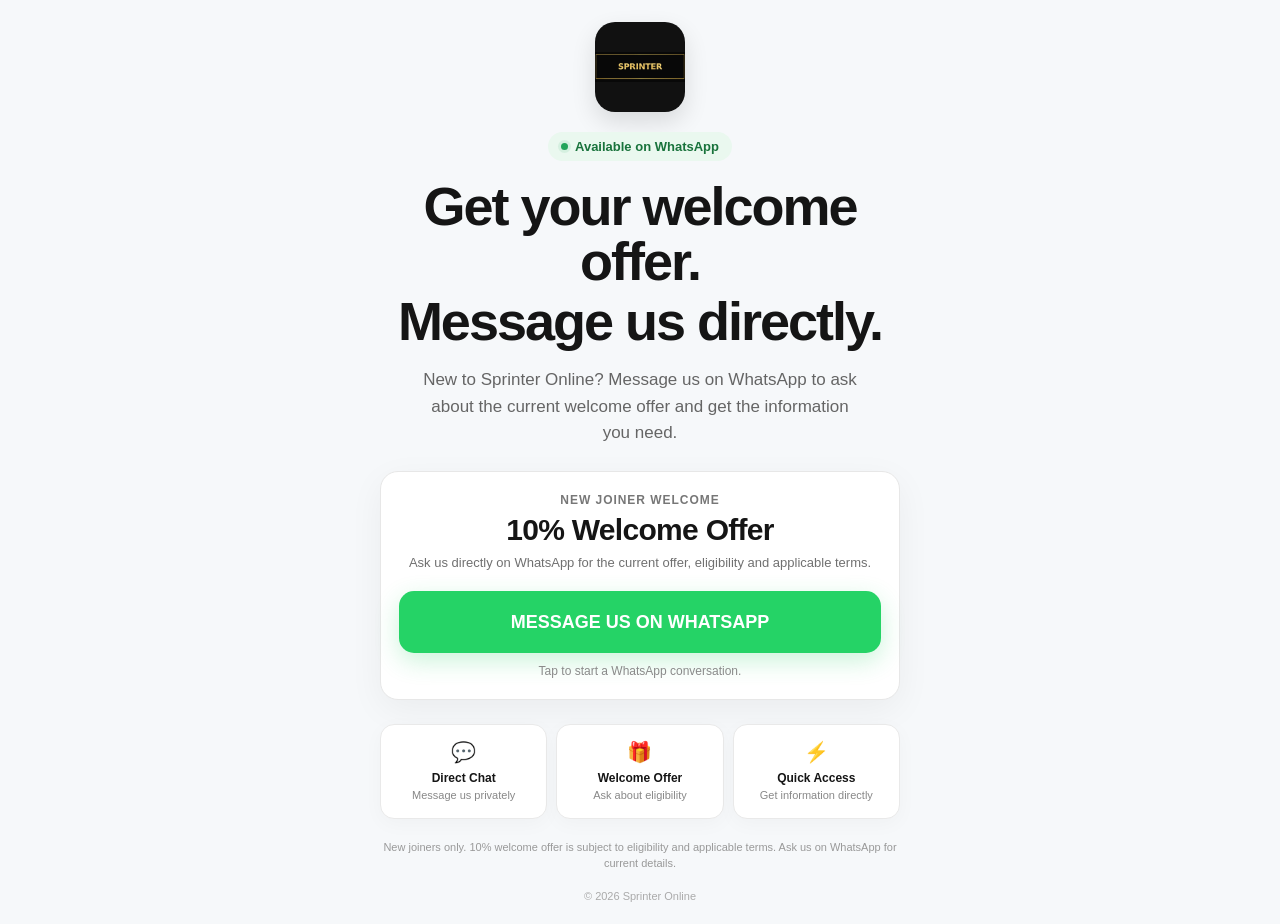
==== commit f1c2a8a0: "Update index.html" ====
--- a/index.html
+++ b/index.html
@@ -8,41 +8,8 @@
     <title>Sprinter Online | 10% Welcome Offer</title>
 
     <meta name="description"
-          content="Message Sprinter Online directly on Telegram and ask about our current welcome offer.">
-
-
-    <!-- =====================================================
-         META PIXEL
-         Pixel ID: 1691412755282810
-         ===================================================== -->
-
-    <script>
-    !function(f,b,e,v,n,t,s)
-    {if(f.fbq)return;n=f.fbq=function(){n.callMethod?
-    n.callMethod.apply(n,arguments):n.queue.push(arguments)};
-    if(!f._fbq)f._fbq=n;n.push=n;n.loaded=!0;n.version='2.0';
-    n.queue=[];t=b.createElement(e);t.async=!0;
-    t.src=v;s=b.getElementsByTagName(e)[0];
-    s.parentNode.insertBefore(t,s)}(window, document,'script',
-    'https://connect.facebook.net/en_US/fbevents.js');
-
-    fbq('init', '1691412755282810');
-    fbq('track', 'PageView');
-    </script>
-
-    <noscript>
-        <img
-            height="1"
-            width="1"
-            style="display:none"
-            src="https://www.facebook.com/tr?id=1691412755282810&ev=PageView&noscript=1"
-        />
-    </noscript>
-
-    <!-- End Meta Pixel Code -->
-
-
-    <style>
+          content="Message Sprinter Online directly on WhatsApp and ask about our current welcome offer.">
+<style>
 
         * {
             box-sizing: border-box;
@@ -283,14 +250,14 @@
         }
 
 
-        .telegram-button {
+        .whatsapp-button {
             width: 100%;
 
             min-height: 62px;
 
             border-radius: 15px;
 
-            background: #229ed9;
+            background: #25D366;
 
             color: #fff;
 
@@ -309,7 +276,7 @@
             font-weight: 800;
 
             box-shadow:
-                0 8px 24px rgba(34,158,217,.24);
+                0 8px 24px rgba(37,211,102,.24);
 
             transition:
                 transform .15s ease,
@@ -317,31 +284,18 @@
         }
 
 
-        .telegram-button:hover {
+        .whatsapp-button:hover {
             transform: translateY(-2px);
 
             box-shadow:
-                0 12px 30px rgba(34,158,217,.30);
-        }
-
-
-        .telegram-button:active {
+                0 12px 30px rgba(37,211,102,.30);
+        }
+
+
+        .whatsapp-button:active {
             transform: translateY(0);
         }
-
-
-        .telegram-icon {
-            width: 25px;
-
-            height: 25px;
-
-            fill: currentColor;
-
-            flex-shrink: 0;
-        }
-
-
-        .micro-copy {
+.micro-copy {
             margin-top: 11px;
 
             color: #8a8a8a;
@@ -468,7 +422,7 @@
             }
 
 
-            .telegram-button {
+            .whatsapp-button {
                 font-size: 16px;
 
                 min-height: 58px;
@@ -511,7 +465,7 @@
 
             <span class="status-dot"></span>
 
-            Available on Telegram
+            Available on WhatsApp
 
         </div>
 
@@ -539,7 +493,7 @@
 
             New to Sprinter Online?
 
-            Message us on Telegram to ask about the
+            Message us on WhatsApp to ask about the
             current welcome offer and get the information
             you need.
 
@@ -569,7 +523,7 @@
 
             <p>
 
-                Ask us directly on Telegram for the current
+                Ask us directly on WhatsApp for the current
                 offer, eligibility and applicable terms.
 
             </p>
@@ -583,11 +537,11 @@
 
 
                 <a
-                    id="telegramButton"
-
-                    class="telegram-button"
-
-                    href="https://t.me/sprinteruserid"
+                    id="whatsappButton"
+
+                    class="whatsapp-button"
+
+                    href="https://wa.link/sprinterno1"
 
                     target="_blank"
 
@@ -595,41 +549,7 @@
 
                     onclick="trackTelegramClick(event)"
                 >
-
-
-                    <!-- TELEGRAM ICON -->
-
-                    <svg
-                        class="telegram-icon"
-                        viewBox="0 0 24 24"
-                        aria-hidden="true"
-                    >
-
-                        <path d="
-                            M21.4 3.2
-                            2.9 10.3
-                            c-1.3.5-1.3 1.2-.2 1.5
-                            l4.7 1.5
-                            1.8 5.6
-                            c.2.6.1.9.7.9
-                            .5 0 .7-.2 1-.9-1.6
-                            l-1.3-3.4
-                            8.7-6.2
-                            c.4-.3.8-.1.5.2
-                            l-7 6.3
-                            -.3 4.5
-                            c.5 0 .7-.2 1-.5
-                            l2.2-2.1
-                            4.6 3.4
-                            c.8.5 1.4.3 1.6-.7
-                            l3-14.2
-                            c.3-1.2-.5-1.7-1.6-1.3Z
-                        "/>
-
-                    </svg>
-
-
-                    MESSAGE US ON TELEGRAM
+MESSAGE US ON WHATSAPP
 
 
                 </a>
@@ -637,7 +557,7 @@
 
                 <div class="micro-copy">
 
-                    Tap to start a private conversation.
+                    Tap to start a WhatsApp conversation.
 
                 </div>
 
@@ -720,7 +640,7 @@
             10% welcome offer is subject to eligibility
             and applicable terms.
 
-            Ask us on Telegram for current details.
+            Ask us on WhatsApp for current details.
 
         </p>
 
@@ -739,33 +659,5 @@
     </main>
 
 </div>
-
-
-<!-- =========================================================
-     TELEGRAM CLICK TRACKING
-     ========================================================= -->
-
-<script>
-
-function trackTelegramClick(event) {
-
-    /*
-       Send custom event to Meta Pixel
-    */
-
-    if (typeof fbq === "function") {
-
-        fbq(
-            "trackCustom",
-            "TelegramClick"
-        );
-
-    }
-
-}
-
-</script>
-
-
 </body>
 </html>
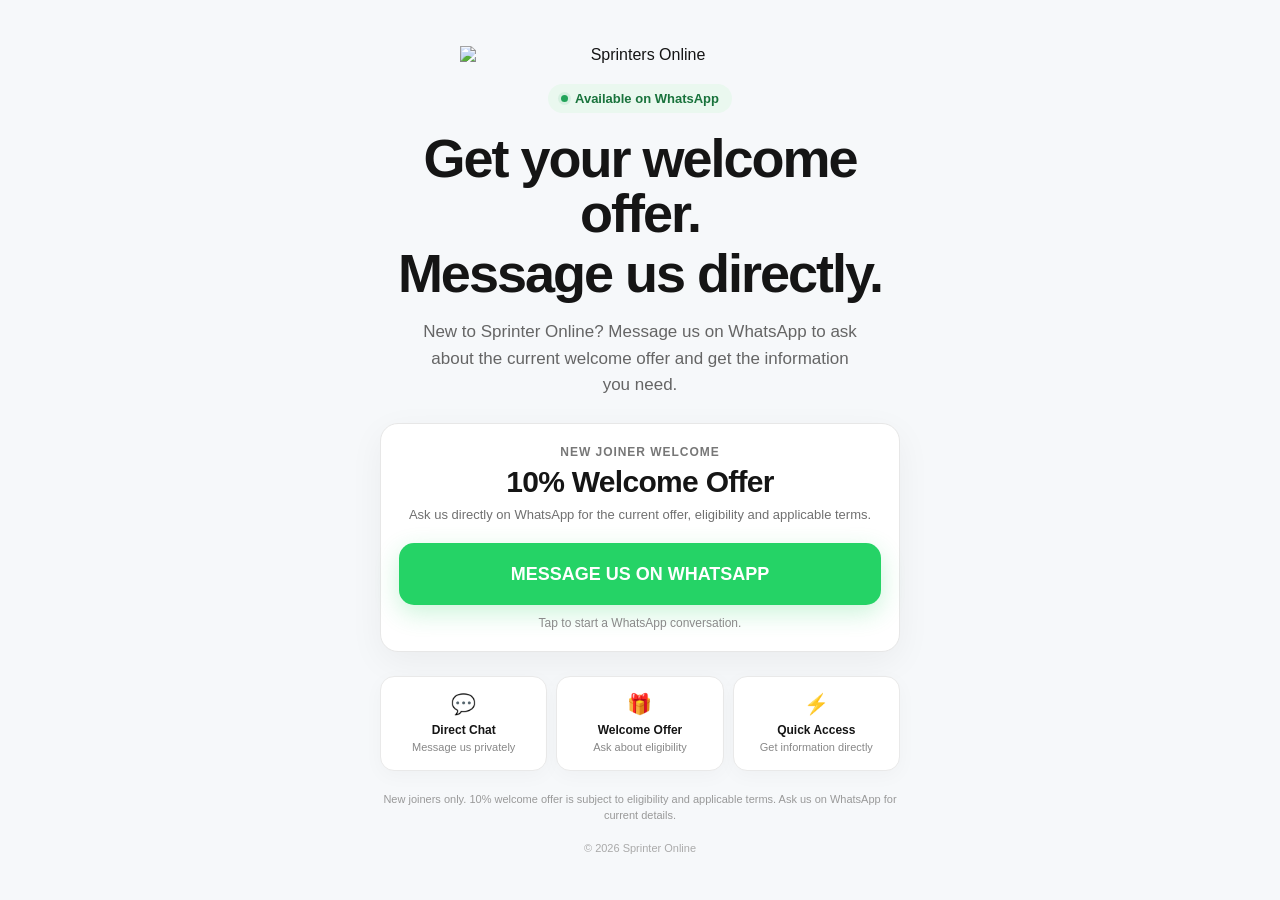
==== commit 45903df5: "Update index.html" ====
--- a/index.html
+++ b/index.html
@@ -73,36 +73,23 @@
            ===================================================== */
 
         .logo {
-            width: 90px;
-
-            height: 90px;
-
+            width: min(100%, 360px);
+            height: auto;
             margin: 0 auto 20px;
-
-            border-radius: 20px;
-
-            background: #111;
-
+            border-radius: 0;
+            background: transparent;
             display: flex;
-
             align-items: center;
-
             justify-content: center;
-
             overflow: hidden;
-
-            box-shadow:
-                0 10px 25px rgba(0,0,0,.12);
+            box-shadow: none;
         }
 
 
         .logo img {
             width: 100%;
-
-            height: 100%;
-
+            height: auto;
             object-fit: contain;
-
             display: block;
         }
 
@@ -399,11 +386,9 @@
 
 
             .logo {
-                width: 80px;
-
-                height: 80px;
-
-                border-radius: 18px;
+                width: min(100%, 320px);
+                height: auto;
+                border-radius: 0;
             }
 
 
@@ -432,6 +417,25 @@
 
     </style>
 
+    
+
+<!-- Meta Pixel Code -->
+<script>
+!function(f,b,e,v,n,t,s)
+{if(f.fbq)return;n=f.fbq=function(){n.callMethod?
+n.callMethod.apply(n,arguments):n.queue.push(arguments)};
+if(!f._fbq)f._fbq=n;n.push=n;n.loaded=!0;n.version='2.0';
+n.queue=[];t=b.createElement(e);t.async=!0;
+t.src=v;s=b.getElementsByTagName(e)[0];
+s.parentNode.insertBefore(t,s)}(window, document,'script',
+'https://connect.facebook.net/en_US/fbevents.js');
+fbq('init', '1691412755282810');
+fbq('track', 'PageView');
+</script>
+<noscript><img height="1" width="1" style="display:none"
+src="https://www.facebook.com/tr?id=1691412755282810&ev=PageView&noscript=1"
+/></noscript>
+<!-- End Meta Pixel Code -->
 </head>
 
 
@@ -450,7 +454,7 @@
         <div class="logo">
 
             <img
-                src="sprinters-logo.png"
+                src="sprinters-new-logo.png"
                 alt="Sprinters Online"
             >
 
